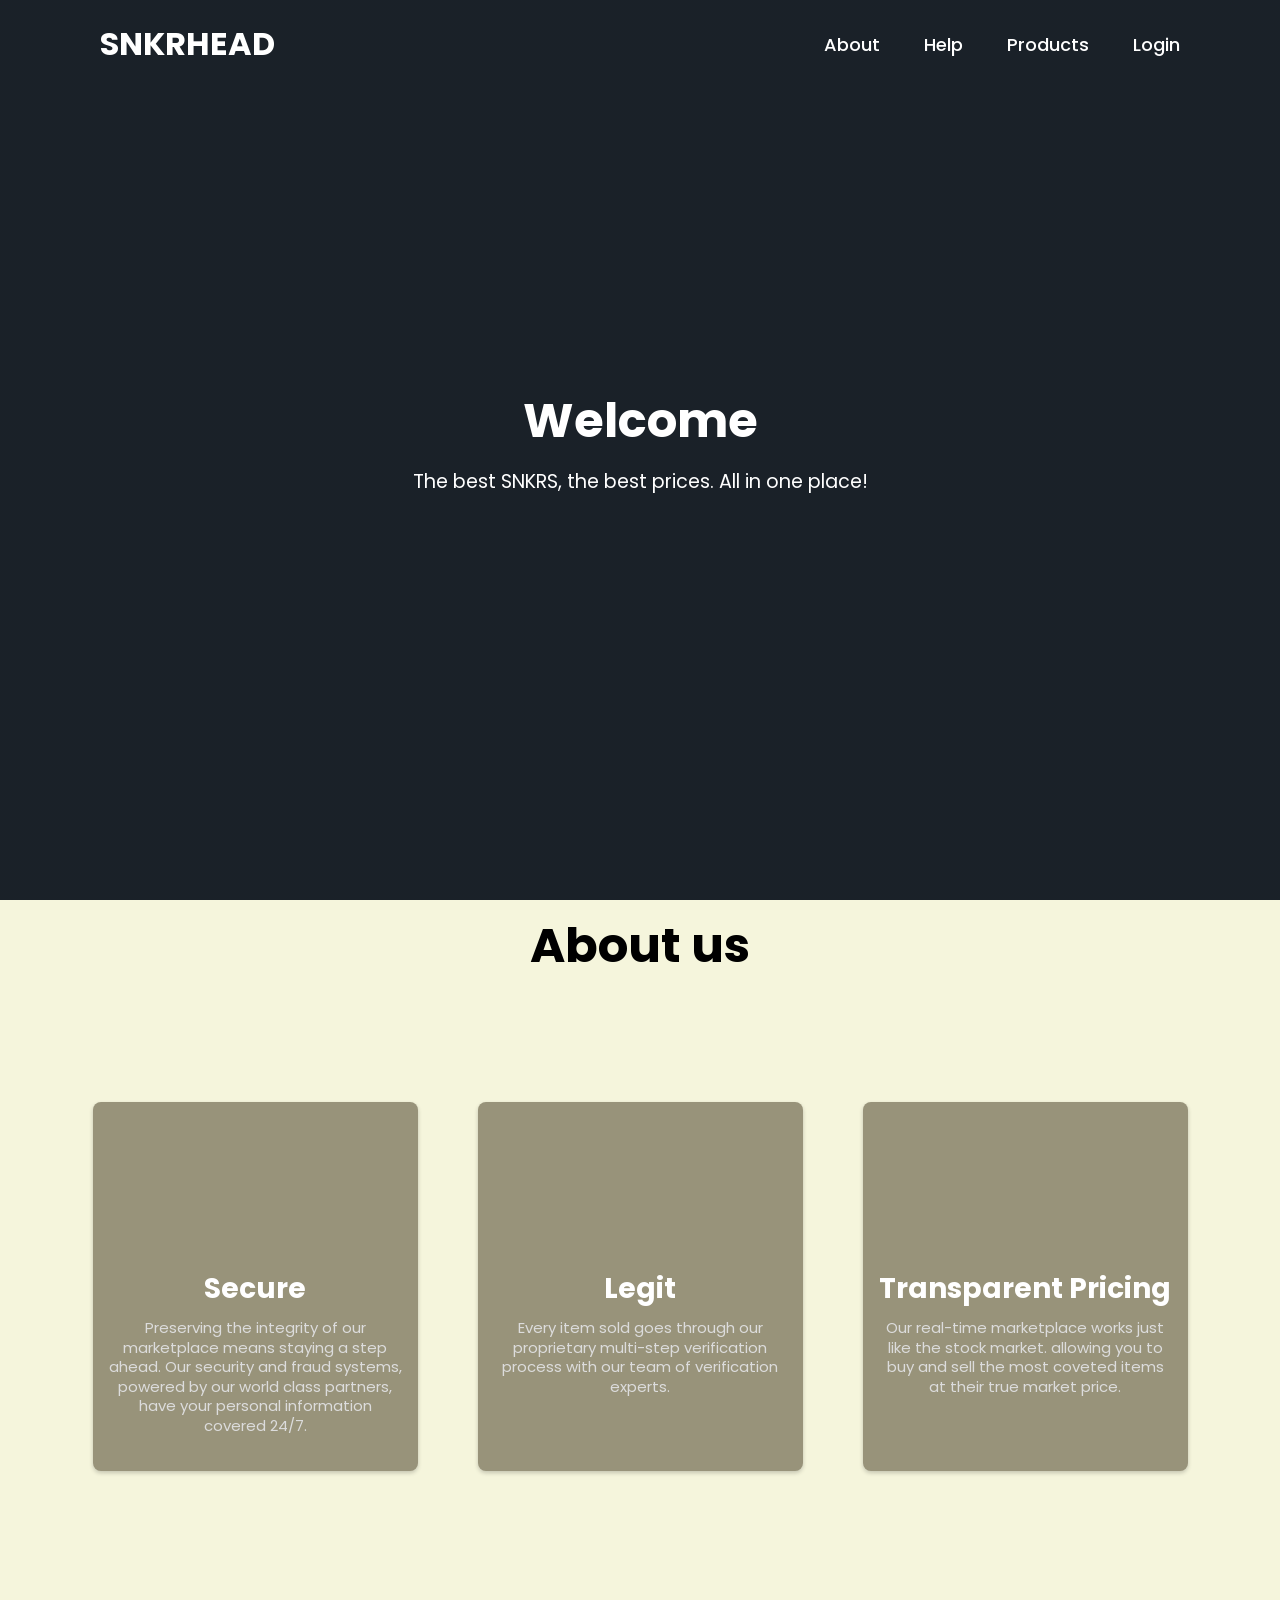
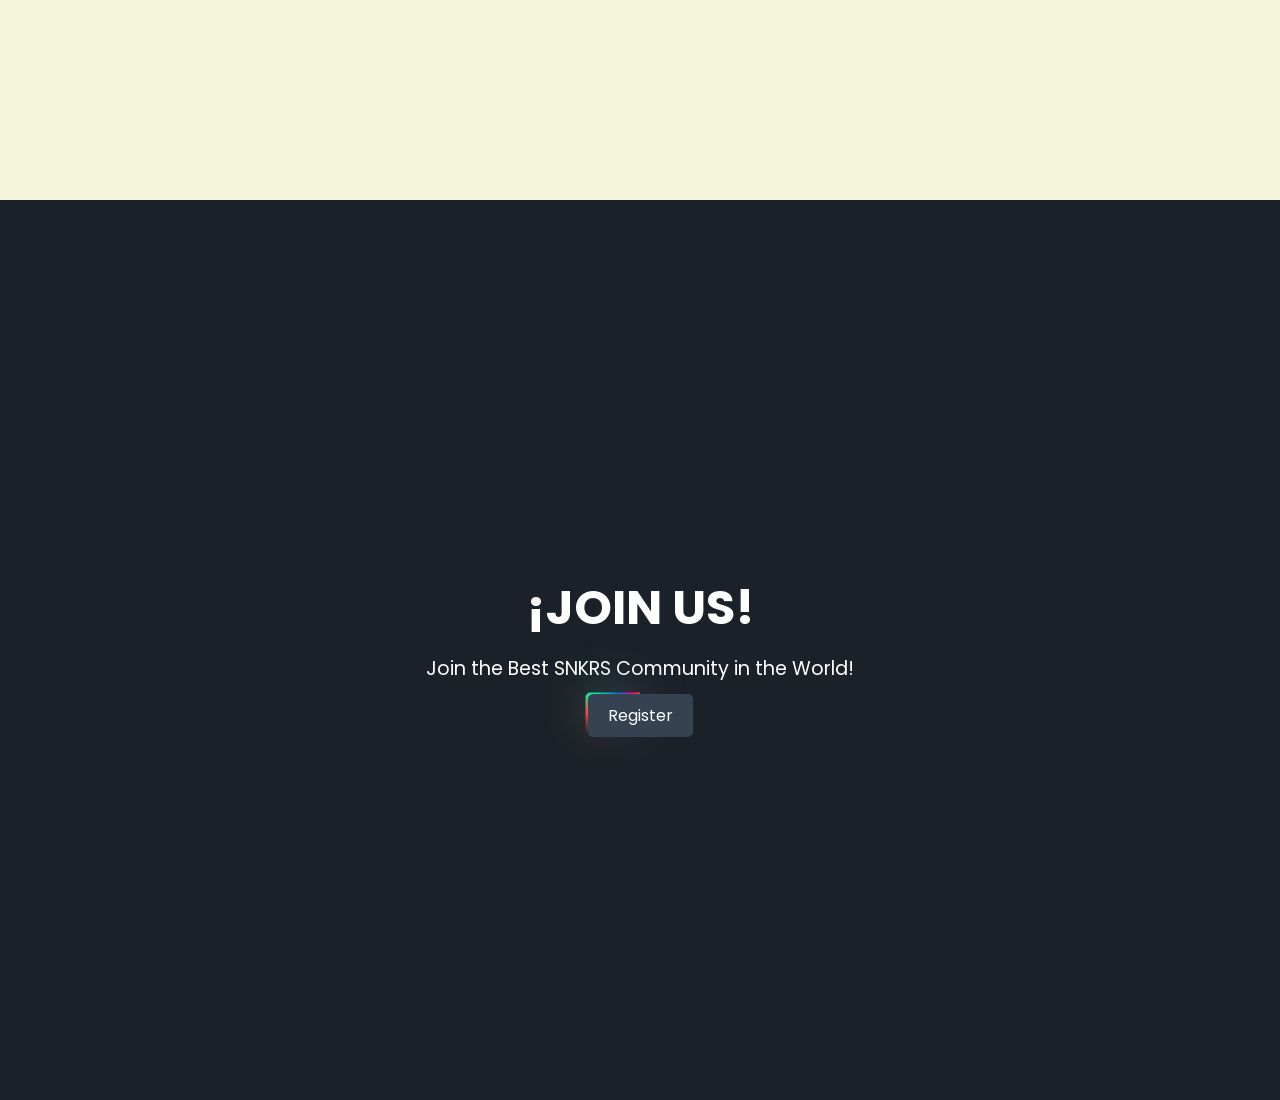
==== index.html @ 521afe3a "Se agrego CSS para el index" ====
<!DOCTYPE html>
<html lang="en">
<head>
    <meta charset="UTF-8">
    <meta name="viewport" content="width=device-width, initial-scale=1.0">
    <title>SNKRHEAD</title>
    <link rel="stylesheet" href="style.css">
    <link rel="stylesheet" href="https://site-assets.fontawesome.com/releases/v6.4.2/css/all.css">
</head>
<body>
    <header class="header">
        <a href="./index.html" class="logo">SNKRHEAD</a>
        <nav class="navbar">
            <a href="#about-us">About</a>
            <a href="./help.php">Help</a>
            <a href="./prodcts.php">Products</a>
            <a href="./login.php">Login</a>
        </nav>
    </header>
    <section class="hero">
        <div class="hero-content">
          <h1>Welcome</h1>
          <p>The best SNKRS, the best prices. All in one place!</p>
        </div>
      </section>
      <section class="about">
        <div class="about-content">
          <h1 id="about-us">About us</h1>
          <div class="card-container">
            <div class="card">
                <i class="fa-regular fa-shield-check" style="font-size: 100px; padding: 20px; color: aliceblue;"></i>
                <div class="card-content">
                    <h3>Secure</h3>
                    <p>Preserving the integrity of our marketplace means staying a step ahead. Our security and fraud systems, powered by our world class partners, have your personal information covered 24/7.</p>
                </div>
            </div>
            <div class="card">
                <i class="fa-regular fa-badge-check" style="font-size: 100px; padding: 20px; color: aliceblue;"></i>
                <div class="card-content">
                    <h3>Legit</h3>
                    <p>Every item sold goes through our proprietary multi-step verification process with our team of verification experts.</p>
                </div>
            </div>
            <div class="card">
                <i class="fa-regular fa-money-bill" style="font-size: 100px; padding: 20px; color: aliceblue;"></i>
                <div class="card-content">
                    <h3>Transparent Pricing</h3>
                    <p>Our real-time marketplace works just like the stock market. allowing you to buy and sell the most coveted items at their true market price.</p>
                </div>
            </div>
          </div>
    </div>
</section>
    <section class="register">
        <div class="register-content">
          <h1>¡JOIN US!</h1>
          <p>Join the Best SNKRS Community in the World!</p>
          <a href="./register.html">Register</a>
        </div>
      </section>
</body>
</html>
---- style.css ----
@import url("https://fonts.googleapis.com/css2?family=Poppins:wght@300;400;500;600;700;800;900&display=swap");

* {
    margin: 0;
    padding: 0;
    box-sizing: border-box;
    font-family: "Poppins", sans-serif;
}

body {
    min-height: 100vh;
    background-color: #344251;
    background-size: cover;
    background-position: center;
}

/* Navbar styles*/

.header {
    position: fixed;
    top: 0;
    left: 0;
    width: 100%;
    padding: 20px 100px;
    background-color: transparent;
    display: flex;
    justify-content: space-between;
    align-items: center;
    z-index: 100;
}

.logo {
    font-size: 32px;
    color: #fff;
    text-decoration: none;
    font-weight: 700;
}

.navbar a {
    position: relative;
    font-size: 18px;
    color: #fff;
    font-weight: 500;
    text-decoration: none;   
    margin-left: 40px;
}

.navbar a::before {
    content: '';
    position: absolute;
    top: 100%;
    left: 0;
    width: 0;
    height: 2px;
    background: #fff;
    transition: .3s;
}

.navbar a:hover::before {
    width: 100%;
}

/* Hero styles */

.hero {
    height: 100vh;
    background-image:
    linear-gradient(rgba(0, 0, 0, 0.5), rgba(0, 0, 0, 0.5)),
    url('https://wallpapers.com/images/high/mutual-fund-in-sneakers-n0qxfiu76hmlwl27.webp');
    background-size: cover;
    background-position: center;
    display: flex;
    align-items: center;
    justify-content: center;
    color: #ffffff;
    text-align: center;
    padding: 0 20px;
}

.hero-content {
    max-width: 600px;
}

.hero h1 {
    font-size: 3em;
    margin-bottom: 10px;
}

.hero p {
    font-size: 1.2em;
    margin-bottom: 20px;
}

.hero a {
    padding: 10px 20px;
    font-size: 1em;
    color: #ffffff;
    background-color: #007BFF;
    text-decoration: none;
    border-radius: 5px;
    transition: background-color 0.3s ease;
}

.hero a:hover {
    background-color: #0056b3;
}

/* About styles */

.about {
    height: 100vh;
    background-color: beige;
    background-size: cover;
    background-position: center;
    display: flex;
    align-items: start;
    justify-content: left;
    color: black;
    text-align: center;
    padding: 10px 20px;
}

.about-content{
    width: 100%;
}

.about h1 {
    font-size: 3em;
    margin-bottom: 10px;
}

.about p {
    font-size: 1.2em;
    margin-bottom: 20px;
}

.about a {
    padding: 10px 20px;
    font-size: 1em;
    color: black;
    text-decoration: none;
    border-radius: 5px;
}

/* Card styles */

.card-container {
    display: flex;
    flex-direction: row;
    justify-content: center;
    flex-wrap: wrap;
    gap: 20px;
    margin-top: 100px;
    padding: 0 20px;
    width: 100%;
}

.card {
    width: 325px;
    background-color: rgb(152, 147, 122);
    border-radius: 8px;
    overflow: hidden;
    box-shadow: 0px 2px 4px rgba(0, 0, 0, 0.2);
    margin: 20px;
}

.card img {
    width: 100%;
    height: auto;
}

.card-content {
    padding: 16px;
}

.card-content h3 {
    font-size: 28px;
    margin-bottom: 8px;
    color: #fff;
}

.card-content p {
    color: gainsboro;
    font-size: 15px;
    line-height: 1.3;
}

/* Register Styles */

.register {
    height: 100vh;
    background-image:
    linear-gradient(rgba(0, 0, 0, 0.5), rgba(0, 0, 0, 0.5)),
    url('https://media.revistagq.com/photos/63a5a0c0cf946a6d514db8da/16:9/w_2240,c_limit/air-jordan-1-spider-man-across-the-spider-verse.jpeg');
    background-size: cover;
    background-position: center;
    display: flex;
    align-items: center;
    justify-content: center;
    color: #ffffff;
    text-align: center;
    padding: 0 20px;
}

.register-content {
    max-width: 600px;
}

.register h1 {
    font-size: 3em;
    margin-bottom: 10px;
}

.register p {
    font-size: 1.2em;
    margin-bottom: 20px;
}

.register a {
    padding: 10px 20px;
    font-size: 1em;
    color: #ffffff;
    background-color: #344251;
    text-decoration: none;
    border-radius: 5px;
    transition: background-color 0.3s ease;
    position: relative;
    z-index: 1;
}

@property --angle {
    syntax: "<angle>";
    initial-value: 0deg;
    inherits: false;
}

.register a::after, .register a::before {
    content: '';
    position: absolute;
    height: 100%;
    width: 100%;
    background-image: conic-gradient(from var(--angle),transparent 70%, #ff4545, #00f999, #006aff, #ff0095, #ff4545);
    top: 50%;
    left: 50%;
    translate: -50% -50%;
    z-index: -1;
    padding: 2px;
    border-radius: 5px;
    animation: 3s spin linear infinite;
}

.register a::before {
    filter: blur(1.5rem);
    opacity: 0.5;
}

@keyframes spin {
    from{
        --angle: 0deg;
    }
    to{
        --angle: 360deg;
    }
}

/* Help Styles */
.help {
    height: 120vh;
    background-image:
    linear-gradient(rgba(0, 0, 0, 0.5), rgba(0, 0, 0, 0.5)),
    url('https://wallpapercave.com/wp/wp3631186.jpg');
    background-size: cover;
    background-position: center;
    display: flex;
    flex-direction: column;
    align-items: center;
    justify-content: left;
    color: whitesmoke;
    text-align: center;
    padding: 10px 20px;
}

.help-content{
    width: 100%;
}

.help h1 {
    font-size: 3em;
    margin-bottom: 10px;
}

.help p {
    font-size: 1.2em;
    margin-bottom: 20px;
}

.help a {
    padding: 10px 20px;
    font-size: 1em;
    color: black;
    text-decoration: none;
    border-radius: 5px;
}

/* Help form */

.form {
    width: 100%;
    max-width: 500px;
    background-color: transparent;
    padding: 30px;
    border-radius: 20px;
    backdrop-filter: blur(5px) brightness(80%);
    box-shadow: 0px 4px 8px rgba(0, 0, 0, 0.2);
}

.form h1 {
    font-size: 2em;
    color: #ffffff;
    margin-bottom: 20px;
    text-align: center;
}

.form label {
    font-weight: 500;
    color: #ffffff;
    margin-bottom: 5px;
    display: block;
    text-align: left;
}

.form input[type="text"],
.form textarea {
    width: 100%;
    padding: 10px;
    margin-bottom: 15px;
    border: 1px solid #ffffff;
    border-radius: 4px;
    background-color: #ffffff;
    color: #344251;
    font-size: 1em;
}

.form textarea {
    resize: vertical;
    min-height: 100px;
}

.form button {
    width: 100%;
    padding: 10px;
    font-size: 1em;
    font-weight: 600;
    color: #ffffff;
    background-color: #339999;
    border: none;
    border-radius: 4px;
    cursor: pointer;
    transition: background-color 0.3s ease;
}

.form button:hover {
    background-color: #2a3845;
}
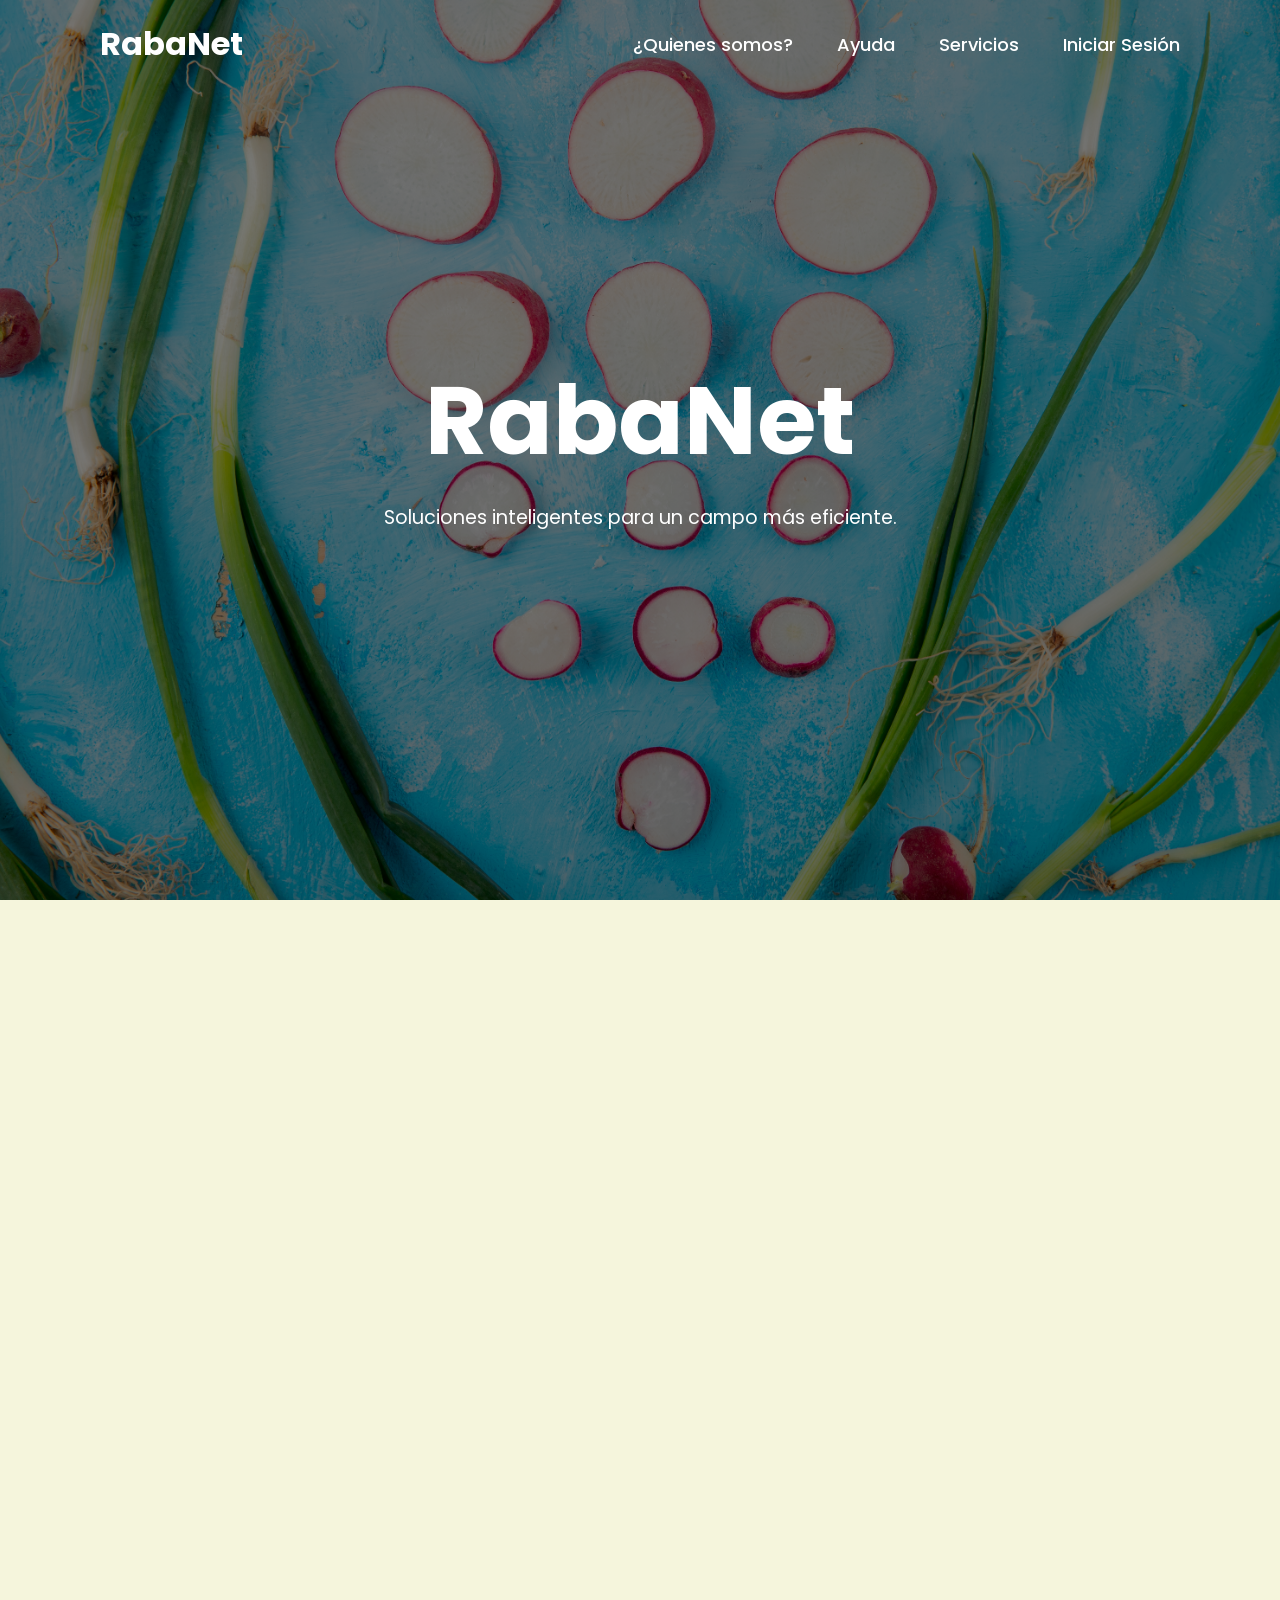
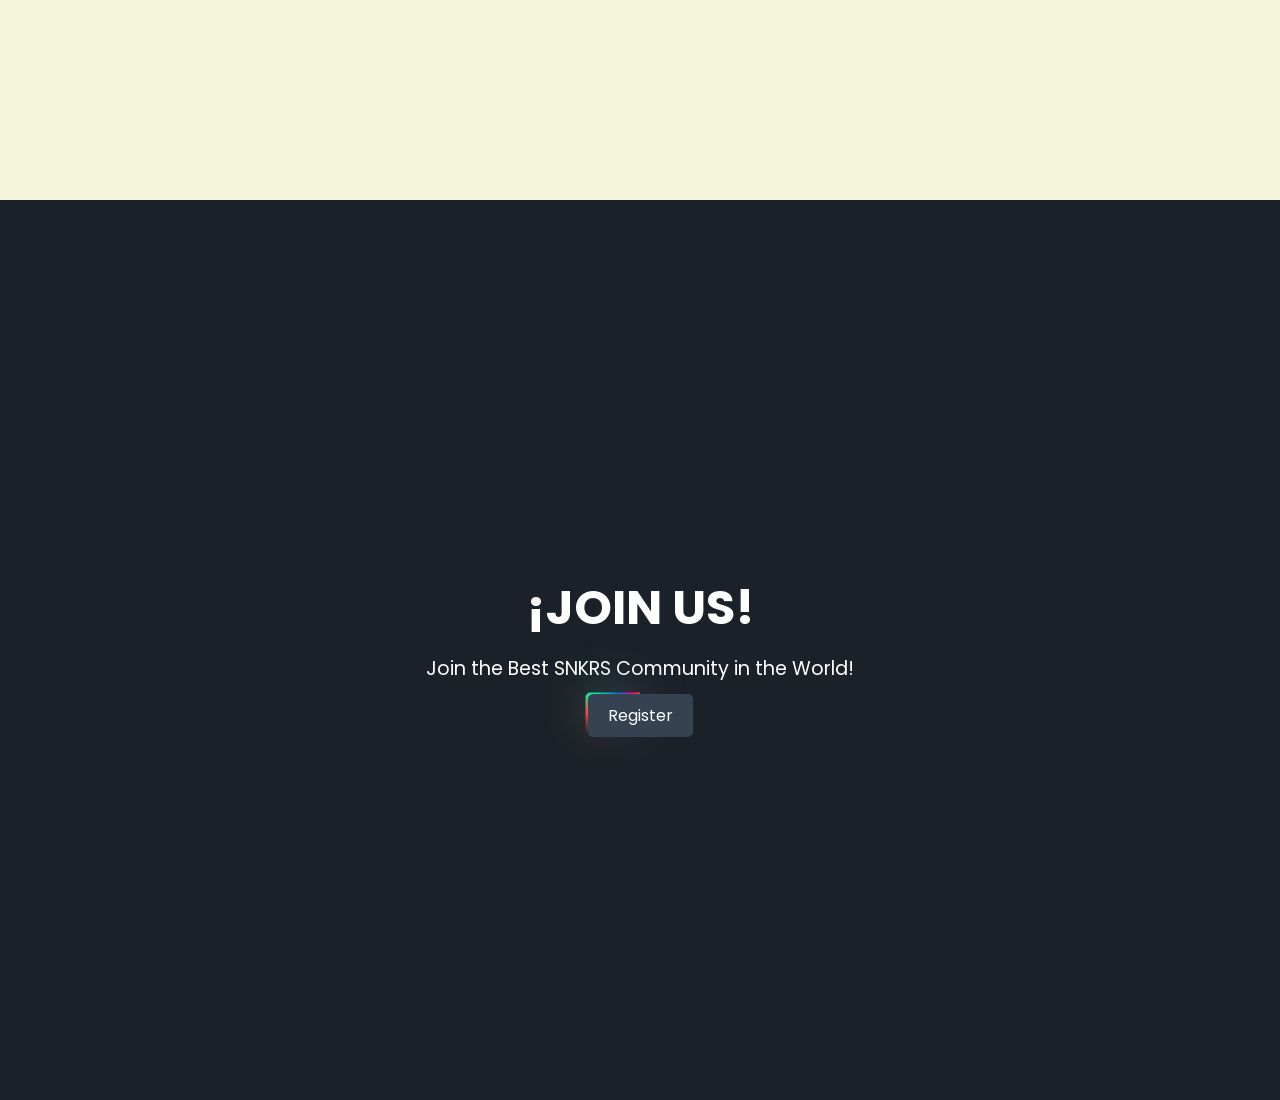
==== commit 8519b999: "Se arreglaron los problemas en el index y el css" ====
--- a/index.html
+++ b/index.html
@@ -9,54 +9,45 @@
 </head>
 <body>
     <header class="header">
-        <a href="./index.html" class="logo">SNKRHEAD</a>
-        <nav class="navbar">
-            <a href="#about-us">About</a>
-            <a href="./help.php">Help</a>
-            <a href="./prodcts.php">Products</a>
-            <a href="./login.php">Login</a>
-        </nav>
-    </header>
+  <a href="./index.html" class="logo">RabaNet</a>
+  <div class="menu-toggle" id="menu-toggle">
+    <i class="fa-solid fa-bars"></i>
+  </div>
+
+  <nav class="navbar" id="navbar">
+    <a href="#about-us">¿Quienes somos?</a>
+    <a href="./help.php">Ayuda</a>
+    <a href="./prodcts.php">Servicios</a>
+    <a href="./login.php">Iniciar Sesión</a>
+  </nav>
+</header>
     <section class="hero">
         <div class="hero-content">
-          <h1>Welcome</h1>
-          <p>The best SNKRS, the best prices. All in one place!</p>
+          <h1>RabaNet</h1>
+          <p>Soluciones inteligentes para un campo más eficiente.</p>
         </div>
       </section>
       <section class="about">
         <div class="about-content">
-          <h1 id="about-us">About us</h1>
-          <div class="card-container">
-            <div class="card">
-                <i class="fa-regular fa-shield-check" style="font-size: 100px; padding: 20px; color: aliceblue;"></i>
-                <div class="card-content">
-                    <h3>Secure</h3>
-                    <p>Preserving the integrity of our marketplace means staying a step ahead. Our security and fraud systems, powered by our world class partners, have your personal information covered 24/7.</p>
-                </div>
+        </div>
+    </section>
+        <section class="register">
+            <div class="register-content">
+            <h1>¡JOIN US!</h1>
+            <p>Join the Best SNKRS Community in the World!</p>
+            <a href="./register.html">Register</a>
             </div>
-            <div class="card">
-                <i class="fa-regular fa-badge-check" style="font-size: 100px; padding: 20px; color: aliceblue;"></i>
-                <div class="card-content">
-                    <h3>Legit</h3>
-                    <p>Every item sold goes through our proprietary multi-step verification process with our team of verification experts.</p>
-                </div>
-            </div>
-            <div class="card">
-                <i class="fa-regular fa-money-bill" style="font-size: 100px; padding: 20px; color: aliceblue;"></i>
-                <div class="card-content">
-                    <h3>Transparent Pricing</h3>
-                    <p>Our real-time marketplace works just like the stock market. allowing you to buy and sell the most coveted items at their true market price.</p>
-                </div>
-            </div>
-          </div>
-    </div>
-</section>
-    <section class="register">
-        <div class="register-content">
-          <h1>¡JOIN US!</h1>
-          <p>Join the Best SNKRS Community in the World!</p>
-          <a href="./register.html">Register</a>
-        </div>
-      </section>
+        </section>
+      <script>
+  const menuToggle = document.getElementById('menu-toggle');
+  const navbar = document.getElementById('navbar');
+
+  menuToggle.addEventListener('click', () => {
+    navbar.classList.toggle('active');
+    // Cambiar el ícono cuando se abre/cierra
+    menuToggle.querySelector('i').classList.toggle('fa-bars');
+    menuToggle.querySelector('i').classList.toggle('fa-xmark');
+  });
+</script>
 </body>
 </html>
--- a/style.css
+++ b/style.css
@@ -5,6 +5,10 @@
     padding: 0;
     box-sizing: border-box;
     font-family: "Poppins", sans-serif;
+}
+
+html {
+  scroll-behavior: smooth;
 }
 
 body {
@@ -66,7 +70,7 @@
     height: 100vh;
     background-image:
     linear-gradient(rgba(0, 0, 0, 0.5), rgba(0, 0, 0, 0.5)),
-    url('https://wallpapers.com/images/high/mutual-fund-in-sneakers-n0qxfiu76hmlwl27.webp');
+    url('Images/LandingPage/Backgrounds/Hero2.jpg');
     background-size: cover;
     background-position: center;
     display: flex;
@@ -82,7 +86,7 @@
 }
 
 .hero h1 {
-    font-size: 3em;
+    font-size: 6em;
     margin-bottom: 10px;
 }
 
@@ -361,4 +365,55 @@
 
 .form button:hover {
     background-color: #2a3845;
+}
+/* ====== MENÚ HAMBURGUESA ====== */
+
+/* Oculta el ícono en pantallas grandes */
+.menu-toggle {
+  display: none;
+  font-size: 28px;
+  color: #fff;
+  cursor: pointer;
+}
+
+/* 📱 En móviles */
+@media (max-width: 768px) {
+  .header {
+    flex-direction: row;
+    justify-content: space-between;
+    padding: 15px 20px;
+  }
+
+  /* Mostrar botón hamburguesa */
+  .menu-toggle {
+    display: block;
+    z-index: 200;
+  }
+
+  /* Navbar inicialmente oculta */
+  .navbar {
+    position: fixed;
+    top: 70px;
+    right: -100%;
+    background-color: rgba(0, 0, 0, 0.9);
+    width: 70%;
+    height: 100vh;
+    flex-direction: column;
+    align-items: center;
+    justify-content: start;
+    gap: 30px;
+    padding-top: 50px;
+    transition: right 0.3s ease;
+  }
+
+  /* Cuando esté activa */
+  .navbar.active {
+    right: 0;
+  }
+
+  .navbar a {
+    font-size: 20px;
+    color: #fff;
+    margin: 0;
+  }
 }
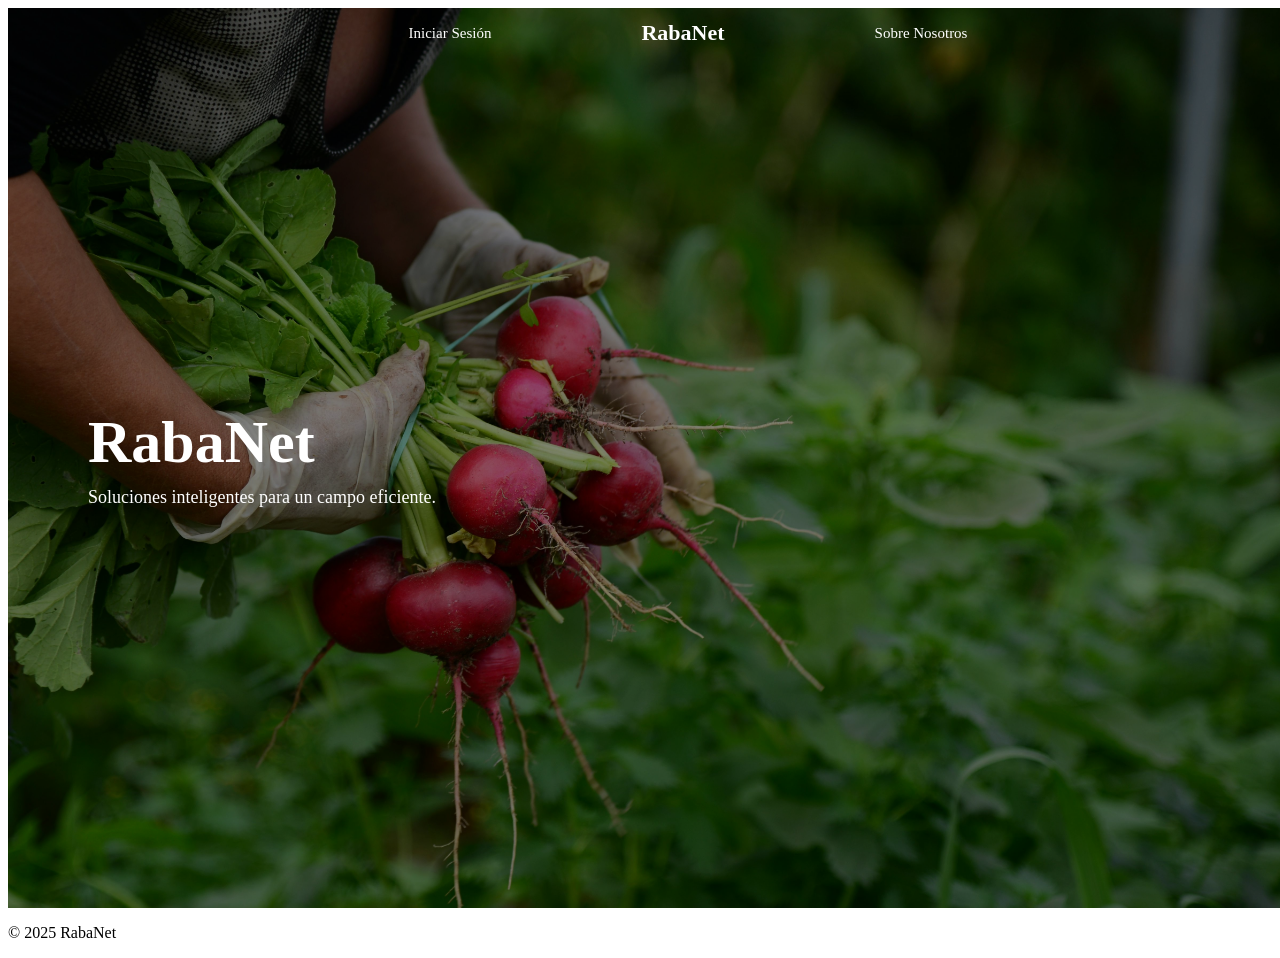
==== commit 54f96e7c: "Changed the whole project lol" ====
--- a/index.html
+++ b/index.html
@@ -1,53 +1,34 @@
 <!DOCTYPE html>
 <html lang="en">
+
 <head>
     <meta charset="UTF-8">
     <meta name="viewport" content="width=device-width, initial-scale=1.0">
-    <title>SNKRHEAD</title>
+    <title>RabaNet: Home</title>
     <link rel="stylesheet" href="style.css">
-    <link rel="stylesheet" href="https://site-assets.fontawesome.com/releases/v6.4.2/css/all.css">
 </head>
+
 <body>
-    <header class="header">
-  <a href="./index.html" class="logo">RabaNet</a>
-  <div class="menu-toggle" id="menu-toggle">
-    <i class="fa-solid fa-bars"></i>
-  </div>
-
-  <nav class="navbar" id="navbar">
-    <a href="#about-us">¿Quienes somos?</a>
-    <a href="./help.php">Ayuda</a>
-    <a href="./prodcts.php">Servicios</a>
-    <a href="./login.php">Iniciar Sesión</a>
-  </nav>
-</header>
-    <section class="hero">
-        <div class="hero-content">
-          <h1>RabaNet</h1>
-          <p>Soluciones inteligentes para un campo más eficiente.</p>
-        </div>
-      </section>
-      <section class="about">
-        <div class="about-content">
-        </div>
-    </section>
-        <section class="register">
-            <div class="register-content">
-            <h1>¡JOIN US!</h1>
-            <p>Join the Best SNKRS Community in the World!</p>
-            <a href="./register.html">Register</a>
+    <header>
+        <nav class="navbar">
+            <ul class="nav-links">
+                <li><a href="login.html">Iniciar Sesión</a></li>
+                <li class="logo">RabaNet</li>
+                <li><a href="#about">Sobre Nosotros</a></li>
+            </ul>
+        </nav>
+    </header>
+    <main>
+        <section class="hero">
+            <div class="hero-content">
+                <h1>RabaNet</h1>
+                <p>Soluciones inteligentes para un campo eficiente.</p>
             </div>
         </section>
-      <script>
-  const menuToggle = document.getElementById('menu-toggle');
-  const navbar = document.getElementById('navbar');
+    </main>
+    <footer>
+        <p>&copy; 2025 RabaNet</p>
+    </footer>
+</body>
 
-  menuToggle.addEventListener('click', () => {
-    navbar.classList.toggle('active');
-    // Cambiar el ícono cuando se abre/cierra
-    menuToggle.querySelector('i').classList.toggle('fa-bars');
-    menuToggle.querySelector('i').classList.toggle('fa-xmark');
-  });
-</script>
-</body>
 </html>
--- a/style.css
+++ b/style.css
@@ -1,419 +1,95 @@
-@import url("https://fonts.googleapis.com/css2?family=Poppins:wght@300;400;500;600;700;800;900&display=swap");
+/* --- NAVBAR --- */
+.navbar {
+    position: absolute;
+    /* Encima del héroe */
+    top: 0;
+    width: 100%;
+    padding: 20px 40px;
+    z-index: 10;
+}
 
-* {
+.nav-links {
+    list-style: none;
+    display: flex;
+    justify-content: center;
+    /* Centra el logo */
+    align-items: center;
+    gap: 150px;
+    /* Separación entre elementos */
     margin: 0;
     padding: 0;
-    box-sizing: border-box;
-    font-family: "Poppins", sans-serif;
 }
 
-html {
-  scroll-behavior: smooth;
+.nav-links li a {
+    color: white;
+    text-decoration: none;
+    font-size: 15px;
+    font-weight: 300;
+    transition: opacity .3s;
 }
 
-body {
-    min-height: 100vh;
-    background-color: #344251;
+.nav-links li a:hover {
+    opacity: 0.7;
+}
+
+/* --- LOGO (centrado grande) --- */
+.nav-links .logo {
+    color: white;
+    font-size: 22px;
+    font-weight: 700;
+    pointer-events: none;
+    /* No clickeable */
+}
+
+/* --- HERO --- */
+
+.hero {
+    position: relative;
+    width: 100%;
+    height: 100vh;
+    /* Pantalla completa */
+
+    background-image: url("Images/LandingPage/Hero.jpg");
     background-size: cover;
     background-position: center;
+    background-repeat: no-repeat;
+
+    display: flex;
+    align-items: center;
+    /* Centra verticalmente */
+    padding-left: 80px;
+    /* Mueve texto a la izquierda como en la imagen */
 }
 
-/* Navbar styles*/
-
-.header {
-    position: fixed;
+/* Capa oscura encima de la imagen */
+.hero::before {
+    content: "";
+    position: absolute;
     top: 0;
     left: 0;
     width: 100%;
-    padding: 20px 100px;
-    background-color: transparent;
-    display: flex;
-    justify-content: space-between;
-    align-items: center;
-    z-index: 100;
-}
-
-.logo {
-    font-size: 32px;
-    color: #fff;
-    text-decoration: none;
-    font-weight: 700;
-}
-
-.navbar a {
-    position: relative;
-    font-size: 18px;
-    color: #fff;
-    font-weight: 500;
-    text-decoration: none;   
-    margin-left: 40px;
-}
-
-.navbar a::before {
-    content: '';
-    position: absolute;
-    top: 100%;
-    left: 0;
-    width: 0;
-    height: 2px;
-    background: #fff;
-    transition: .3s;
-}
-
-.navbar a:hover::before {
-    width: 100%;
-}
-
-/* Hero styles */
-
-.hero {
-    height: 100vh;
-    background-image:
-    linear-gradient(rgba(0, 0, 0, 0.5), rgba(0, 0, 0, 0.5)),
-    url('Images/LandingPage/Backgrounds/Hero2.jpg');
-    background-size: cover;
-    background-position: center;
-    display: flex;
-    align-items: center;
-    justify-content: center;
-    color: #ffffff;
-    text-align: center;
-    padding: 0 20px;
+    height: 100%;
+    background: rgba(0, 0, 0, 0.45);
+    /* OSCURECIDO correcto */
+    z-index: 1;
 }
 
 .hero-content {
-    max-width: 600px;
+    position: relative;
+    z-index: 2;
+    /* Para que el texto esté encima del overlay */
+    color: white;
+    max-width: 500px;
 }
 
-.hero h1 {
-    font-size: 6em;
-    margin-bottom: 10px;
+.hero-content h1 {
+    font-size: 60px;
+    font-weight: 700;
+    margin: 0 0 10px;
 }
 
-.hero p {
-    font-size: 1.2em;
-    margin-bottom: 20px;
-}
-
-.hero a {
-    padding: 10px 20px;
-    font-size: 1em;
-    color: #ffffff;
-    background-color: #007BFF;
-    text-decoration: none;
-    border-radius: 5px;
-    transition: background-color 0.3s ease;
-}
-
-.hero a:hover {
-    background-color: #0056b3;
-}
-
-/* About styles */
-
-.about {
-    height: 100vh;
-    background-color: beige;
-    background-size: cover;
-    background-position: center;
-    display: flex;
-    align-items: start;
-    justify-content: left;
-    color: black;
-    text-align: center;
-    padding: 10px 20px;
-}
-
-.about-content{
-    width: 100%;
-}
-
-.about h1 {
-    font-size: 3em;
-    margin-bottom: 10px;
-}
-
-.about p {
-    font-size: 1.2em;
-    margin-bottom: 20px;
-}
-
-.about a {
-    padding: 10px 20px;
-    font-size: 1em;
-    color: black;
-    text-decoration: none;
-    border-radius: 5px;
-}
-
-/* Card styles */
-
-.card-container {
-    display: flex;
-    flex-direction: row;
-    justify-content: center;
-    flex-wrap: wrap;
-    gap: 20px;
-    margin-top: 100px;
-    padding: 0 20px;
-    width: 100%;
-}
-
-.card {
-    width: 325px;
-    background-color: rgb(152, 147, 122);
-    border-radius: 8px;
-    overflow: hidden;
-    box-shadow: 0px 2px 4px rgba(0, 0, 0, 0.2);
-    margin: 20px;
-}
-
-.card img {
-    width: 100%;
-    height: auto;
-}
-
-.card-content {
-    padding: 16px;
-}
-
-.card-content h3 {
-    font-size: 28px;
-    margin-bottom: 8px;
-    color: #fff;
-}
-
-.card-content p {
-    color: gainsboro;
-    font-size: 15px;
-    line-height: 1.3;
-}
-
-/* Register Styles */
-
-.register {
-    height: 100vh;
-    background-image:
-    linear-gradient(rgba(0, 0, 0, 0.5), rgba(0, 0, 0, 0.5)),
-    url('https://media.revistagq.com/photos/63a5a0c0cf946a6d514db8da/16:9/w_2240,c_limit/air-jordan-1-spider-man-across-the-spider-verse.jpeg');
-    background-size: cover;
-    background-position: center;
-    display: flex;
-    align-items: center;
-    justify-content: center;
-    color: #ffffff;
-    text-align: center;
-    padding: 0 20px;
-}
-
-.register-content {
-    max-width: 600px;
-}
-
-.register h1 {
-    font-size: 3em;
-    margin-bottom: 10px;
-}
-
-.register p {
-    font-size: 1.2em;
-    margin-bottom: 20px;
-}
-
-.register a {
-    padding: 10px 20px;
-    font-size: 1em;
-    color: #ffffff;
-    background-color: #344251;
-    text-decoration: none;
-    border-radius: 5px;
-    transition: background-color 0.3s ease;
-    position: relative;
-    z-index: 1;
-}
-
-@property --angle {
-    syntax: "<angle>";
-    initial-value: 0deg;
-    inherits: false;
-}
-
-.register a::after, .register a::before {
-    content: '';
-    position: absolute;
-    height: 100%;
-    width: 100%;
-    background-image: conic-gradient(from var(--angle),transparent 70%, #ff4545, #00f999, #006aff, #ff0095, #ff4545);
-    top: 50%;
-    left: 50%;
-    translate: -50% -50%;
-    z-index: -1;
-    padding: 2px;
-    border-radius: 5px;
-    animation: 3s spin linear infinite;
-}
-
-.register a::before {
-    filter: blur(1.5rem);
-    opacity: 0.5;
-}
-
-@keyframes spin {
-    from{
-        --angle: 0deg;
-    }
-    to{
-        --angle: 360deg;
-    }
-}
-
-/* Help Styles */
-.help {
-    height: 120vh;
-    background-image:
-    linear-gradient(rgba(0, 0, 0, 0.5), rgba(0, 0, 0, 0.5)),
-    url('https://wallpapercave.com/wp/wp3631186.jpg');
-    background-size: cover;
-    background-position: center;
-    display: flex;
-    flex-direction: column;
-    align-items: center;
-    justify-content: left;
-    color: whitesmoke;
-    text-align: center;
-    padding: 10px 20px;
-}
-
-.help-content{
-    width: 100%;
-}
-
-.help h1 {
-    font-size: 3em;
-    margin-bottom: 10px;
-}
-
-.help p {
-    font-size: 1.2em;
-    margin-bottom: 20px;
-}
-
-.help a {
-    padding: 10px 20px;
-    font-size: 1em;
-    color: black;
-    text-decoration: none;
-    border-radius: 5px;
-}
-
-/* Help form */
-
-.form {
-    width: 100%;
-    max-width: 500px;
-    background-color: transparent;
-    padding: 30px;
-    border-radius: 20px;
-    backdrop-filter: blur(5px) brightness(80%);
-    box-shadow: 0px 4px 8px rgba(0, 0, 0, 0.2);
-}
-
-.form h1 {
-    font-size: 2em;
-    color: #ffffff;
-    margin-bottom: 20px;
-    text-align: center;
-}
-
-.form label {
-    font-weight: 500;
-    color: #ffffff;
-    margin-bottom: 5px;
-    display: block;
-    text-align: left;
-}
-
-.form input[type="text"],
-.form textarea {
-    width: 100%;
-    padding: 10px;
-    margin-bottom: 15px;
-    border: 1px solid #ffffff;
-    border-radius: 4px;
-    background-color: #ffffff;
-    color: #344251;
-    font-size: 1em;
-}
-
-.form textarea {
-    resize: vertical;
-    min-height: 100px;
-}
-
-.form button {
-    width: 100%;
-    padding: 10px;
-    font-size: 1em;
-    font-weight: 600;
-    color: #ffffff;
-    background-color: #339999;
-    border: none;
-    border-radius: 4px;
-    cursor: pointer;
-    transition: background-color 0.3s ease;
-}
-
-.form button:hover {
-    background-color: #2a3845;
-}
-/* ====== MENÚ HAMBURGUESA ====== */
-
-/* Oculta el ícono en pantallas grandes */
-.menu-toggle {
-  display: none;
-  font-size: 28px;
-  color: #fff;
-  cursor: pointer;
-}
-
-/* 📱 En móviles */
-@media (max-width: 768px) {
-  .header {
-    flex-direction: row;
-    justify-content: space-between;
-    padding: 15px 20px;
-  }
-
-  /* Mostrar botón hamburguesa */
-  .menu-toggle {
-    display: block;
-    z-index: 200;
-  }
-
-  /* Navbar inicialmente oculta */
-  .navbar {
-    position: fixed;
-    top: 70px;
-    right: -100%;
-    background-color: rgba(0, 0, 0, 0.9);
-    width: 70%;
-    height: 100vh;
-    flex-direction: column;
-    align-items: center;
-    justify-content: start;
-    gap: 30px;
-    padding-top: 50px;
-    transition: right 0.3s ease;
-  }
-
-  /* Cuando esté activa */
-  .navbar.active {
-    right: 0;
-  }
-
-  .navbar a {
-    font-size: 20px;
-    color: #fff;
+.hero-content p {
+    font-size: 18px;
+    font-weight: 300;
     margin: 0;
-  }
 }
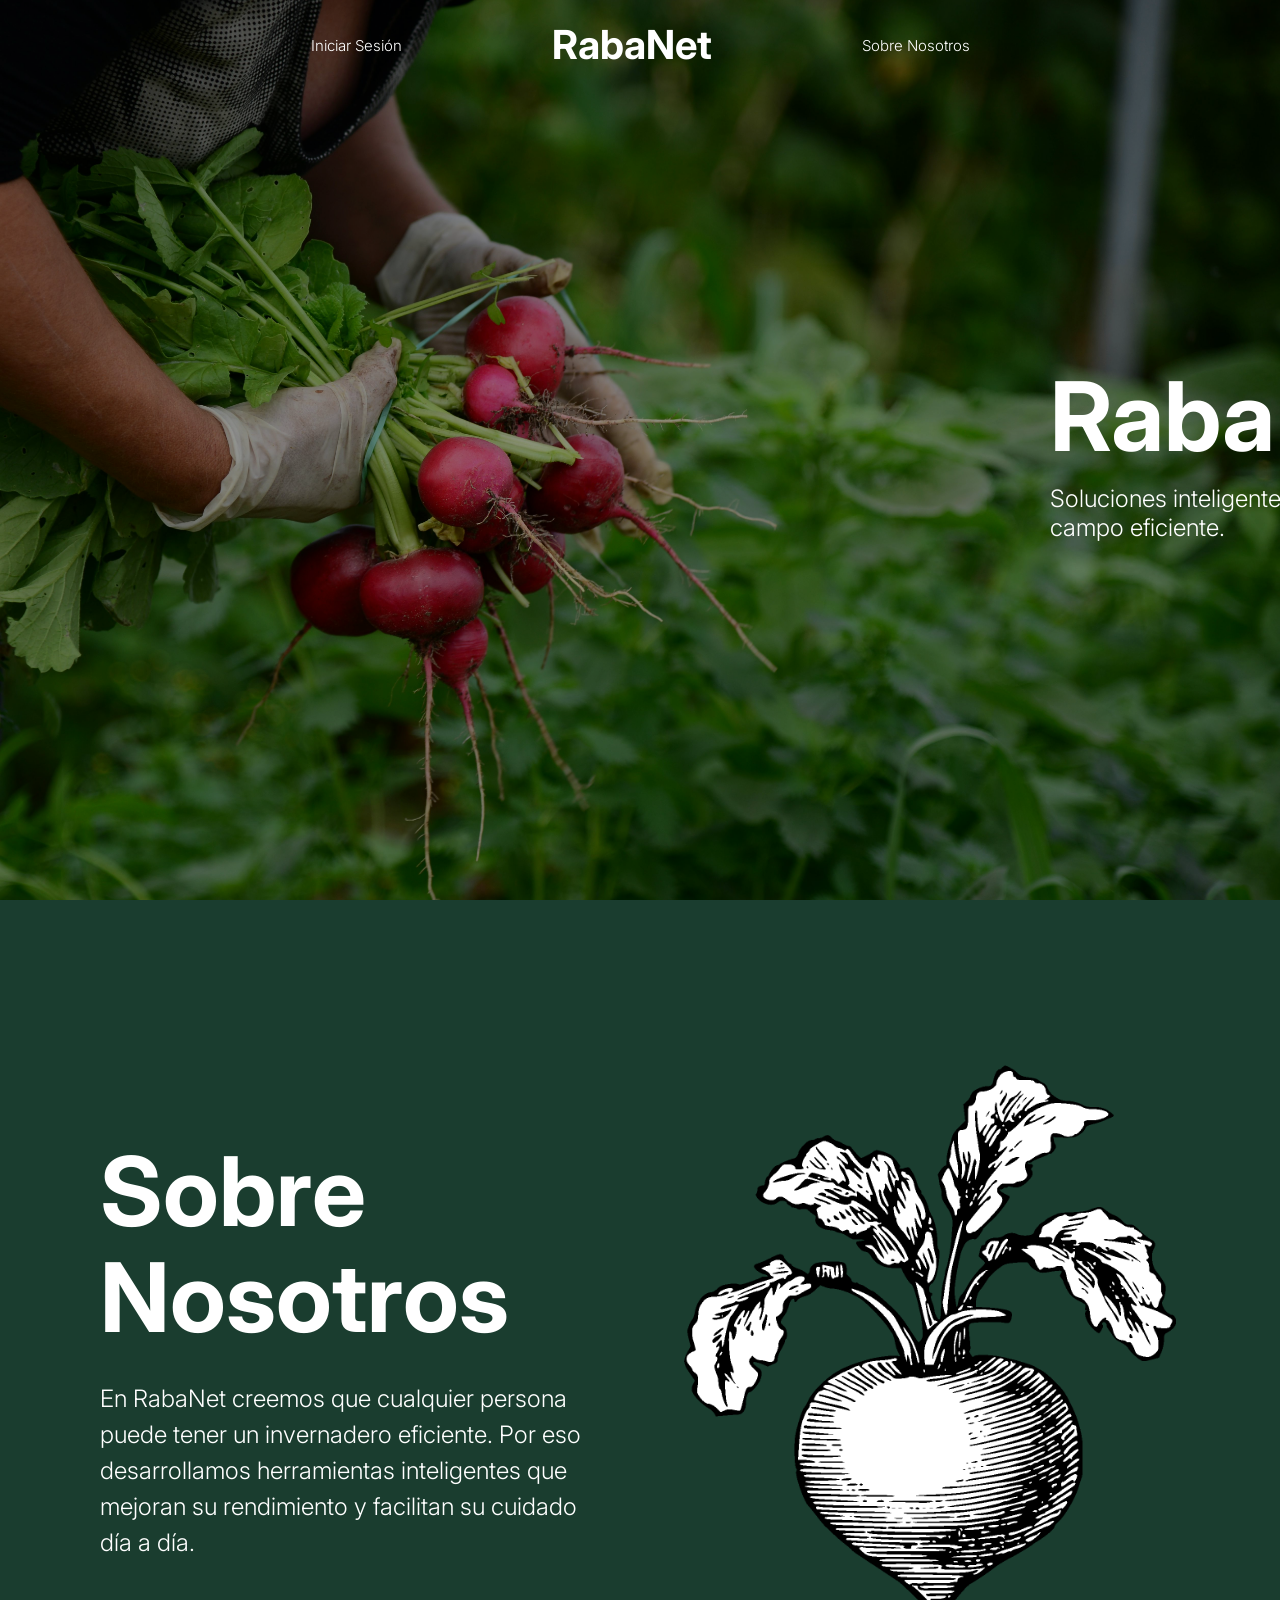
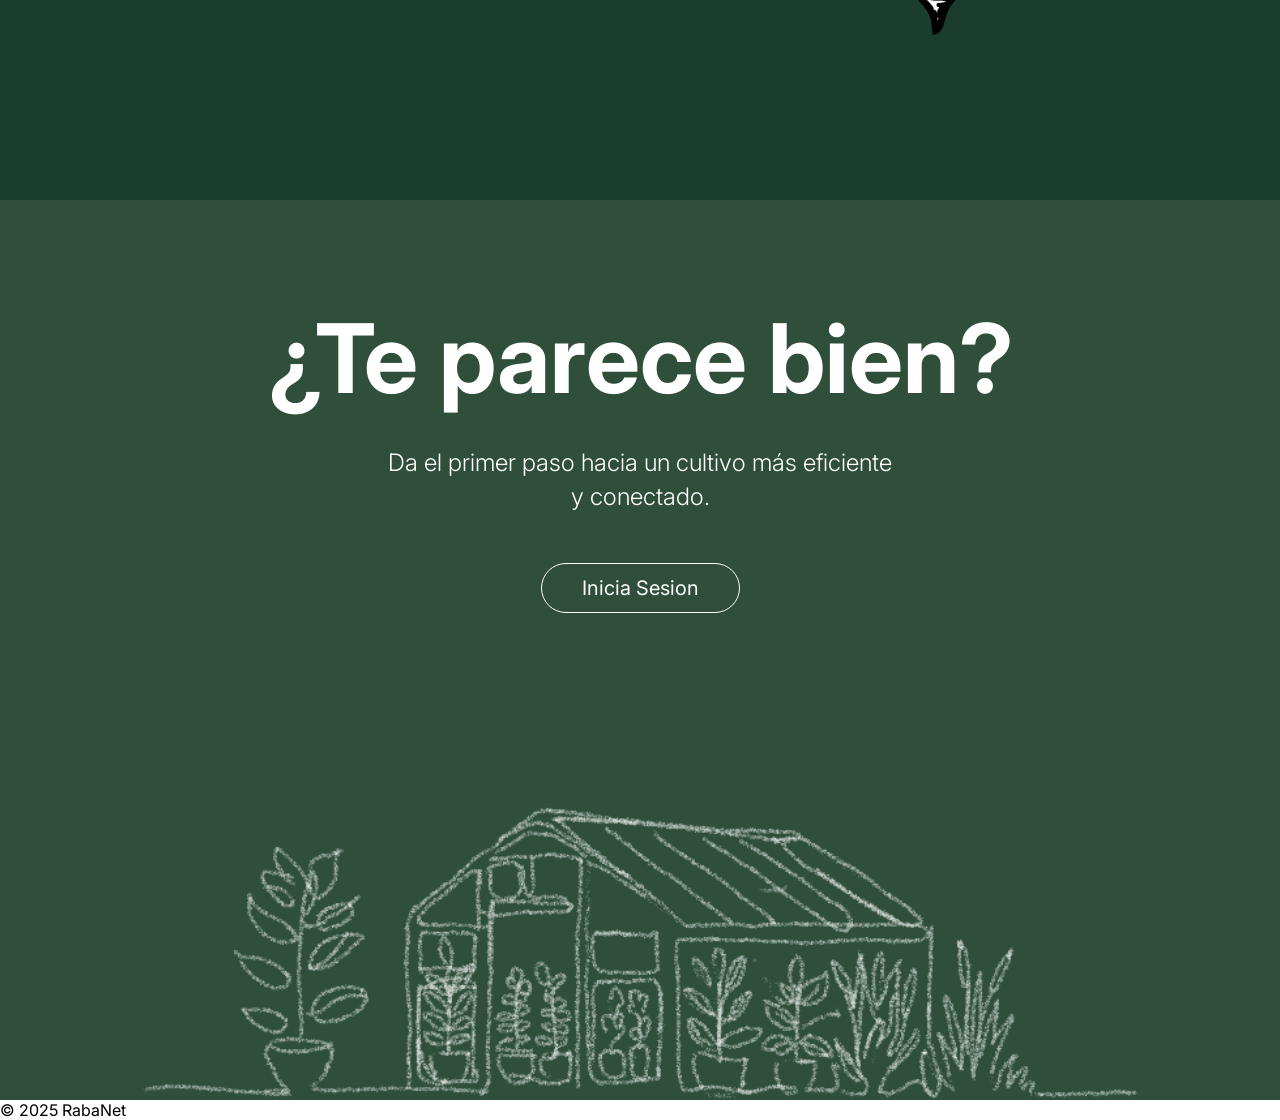
==== commit ec8f0c59: "Holy fuck, antigravity is going to take my job" ====
--- a/index.html
+++ b/index.html
@@ -5,6 +5,9 @@
     <meta charset="UTF-8">
     <meta name="viewport" content="width=device-width, initial-scale=1.0">
     <title>RabaNet: Home</title>
+    <link rel="preconnect" href="https://fonts.googleapis.com">
+    <link rel="preconnect" href="https://fonts.gstatic.com" crossorigin>
+    <link href="https://fonts.googleapis.com/css2?family=Inter:wght@300;400;700&display=swap" rel="stylesheet">
     <link rel="stylesheet" href="style.css">
 </head>
 
@@ -25,6 +28,29 @@
                 <p>Soluciones inteligentes para un campo eficiente.</p>
             </div>
         </section>
+        <section class="about" id="about">
+            <div class="about-container">
+                <div class="about-text">
+                    <h2>Sobre<br>Nosotros</h2>
+                    <p>En RabaNet creemos que cualquier persona puede tener un invernadero eficiente. Por eso
+                        desarrollamos
+                        herramientas inteligentes que mejoran su rendimiento y facilitan su cuidado día a día.</p>
+                </div>
+                <div class="about-image">
+                    <img src="Images/LandingPage/aboutus.png" alt="About">
+                </div>
+            </div>
+        </section>
+        <section class="CTA">
+            <div class="CTA-content">
+                <h2>¿Te parece bien?</h2>
+                <p>Da el primer paso hacia un cultivo más eficiente<br>y conectado.</p>
+                <a href="login.html" class="cta-button">Inicia Sesion</a>
+            </div>
+            <div class="CTA-image-container">
+                <img src="Images/LandingPage/cta.png" alt="Greenhouse Sketch">
+            </div>
+        </section>
     </main>
     <footer>
         <p>&copy; 2025 RabaNet</p>
--- a/style.css
+++ b/style.css
@@ -1,7 +1,17 @@
+* {
+    margin: 0;
+    padding: 0;
+    box-sizing: border-box;
+    font-family: 'Inter', sans-serif;
+}
+
+html {
+    scroll-behavior: smooth;
+}
+
 /* --- NAVBAR --- */
 .navbar {
-    position: absolute;
-    /* Encima del héroe */
+    position: fixed;
     top: 0;
     width: 100%;
     padding: 20px 40px;
@@ -12,10 +22,8 @@
     list-style: none;
     display: flex;
     justify-content: center;
-    /* Centra el logo */
     align-items: center;
     gap: 150px;
-    /* Separación entre elementos */
     margin: 0;
     padding: 0;
 }
@@ -32,13 +40,11 @@
     opacity: 0.7;
 }
 
-/* --- LOGO (centrado grande) --- */
 .nav-links .logo {
     color: white;
-    font-size: 22px;
-    font-weight: 700;
-    pointer-events: none;
-    /* No clickeable */
+    font-size: 40px;
+    font-weight: 700;
+    pointer-events: auto;
 }
 
 /* --- HERO --- */
@@ -47,21 +53,16 @@
     position: relative;
     width: 100%;
     height: 100vh;
-    /* Pantalla completa */
-
     background-image: url("Images/LandingPage/Hero.jpg");
     background-size: cover;
     background-position: center;
     background-repeat: no-repeat;
-
-    display: flex;
-    align-items: center;
-    /* Centra verticalmente */
-    padding-left: 80px;
-    /* Mueve texto a la izquierda como en la imagen */
-}
-
-/* Capa oscura encima de la imagen */
+    display: flex;
+    align-items: center;
+    padding-left: 1050px;
+}
+
+
 .hero::before {
     content: "";
     position: absolute;
@@ -69,27 +70,149 @@
     left: 0;
     width: 100%;
     height: 100%;
-    background: rgba(0, 0, 0, 0.45);
-    /* OSCURECIDO correcto */
+    background: rgba(0, 0, 0, 0.40);
     z-index: 1;
 }
 
 .hero-content {
     position: relative;
     z-index: 2;
-    /* Para que el texto esté encima del overlay */
     color: white;
     max-width: 500px;
 }
 
 .hero-content h1 {
-    font-size: 60px;
+    font-size: 96px;
     font-weight: 700;
     margin: 0 0 10px;
 }
 
 .hero-content p {
-    font-size: 18px;
-    font-weight: 300;
-    margin: 0;
+    font-size: 24px;
+    font-weight: 300;
+    margin: 0;
+}
+
+/* --- ABOUT --- */
+
+.about {
+    width: 100%;
+    height: 100vh;
+    background-color: #1A3D2F;
+    display: flex;
+    justify-content: center;
+    align-items: center;
+    padding: 0 100px;
+}
+
+.about-container {
+    display: flex;
+    align-items: center;
+    justify-content: space-between;
+    width: 100%;
+    max-width: 1200px;
+    gap: 80px;
+}
+
+.about-text {
+    flex: 1;
+    color: white;
+    max-width: 600px;
+}
+
+.about-text h2 {
+    font-size: 96px;
+    font-weight: 700;
+    line-height: 1.1;
+    margin-bottom: 30px;
+}
+
+.about-text p {
+    font-size: 24px;
+    font-weight: 300;
+    line-height: 1.5;
+    margin: 0;
+}
+
+.about-image {
+    flex: 1;
+    display: flex;
+    justify-content: center;
+}
+
+.about-image img {
+    max-width: 100%;
+    height: auto;
+    object-fit: contain;
+}
+
+/* --- CTA --- */
+
+.CTA {
+    width: 100%;
+    min-height: 100vh;
+    background-color: #2F4F3A;
+    display: flex;
+    flex-direction: column;
+    justify-content: space-between;
+    align-items: center;
+    padding-top: 100px;
+    position: relative;
+    overflow: hidden;
+}
+
+.CTA-content {
+    text-align: center;
+    color: white;
+    z-index: 2;
+    display: flex;
+    flex-direction: column;
+    align-items: center;
+    gap: 30px;
+}
+
+.CTA-content h2 {
+    font-size: 96px;
+    font-weight: 700;
+    margin: 0;
+}
+
+.CTA-content p {
+    font-size: 24px;
+    font-weight: 300;
+    line-height: 1.4;
+    margin: 0;
+}
+
+.cta-button {
+    display: inline-block;
+    margin-top: 20px;
+    padding: 12px 40px;
+    border: 1px solid white;
+    border-radius: 50px;
+    color: white;
+    text-decoration: none;
+    font-size: 20px;
+    font-weight: 400;
+    transition: background 0.3s, color 0.3s;
+}
+
+.cta-button:hover {
+    background: white;
+    color: #2D4438;
+}
+
+.CTA-image-container {
+    width: 100%;
+    display: flex;
+    justify-content: center;
+    align-items: flex-end;
+}
+
+.CTA-image-container img {
+    width: 100%;
+    max-width: 1000px;
+    height: auto;
+    object-fit: contain;
+    display: block;
 }
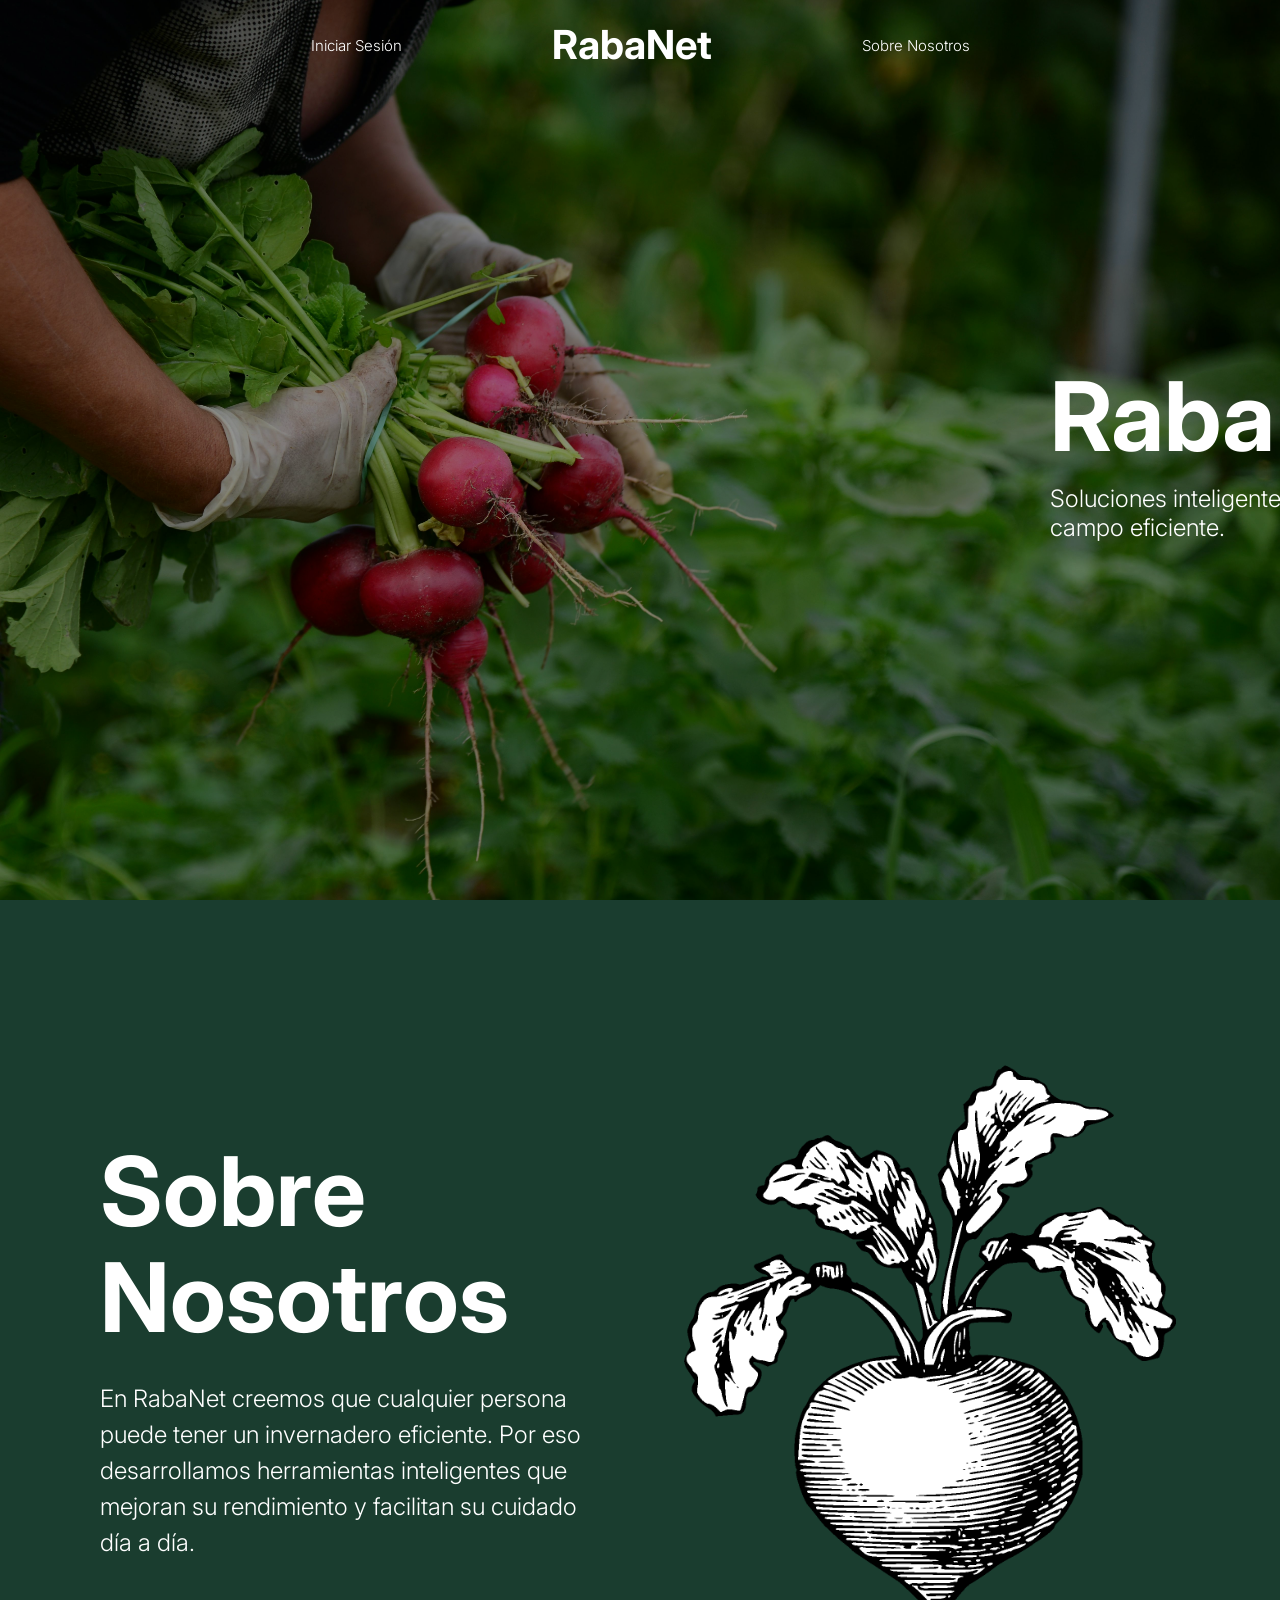
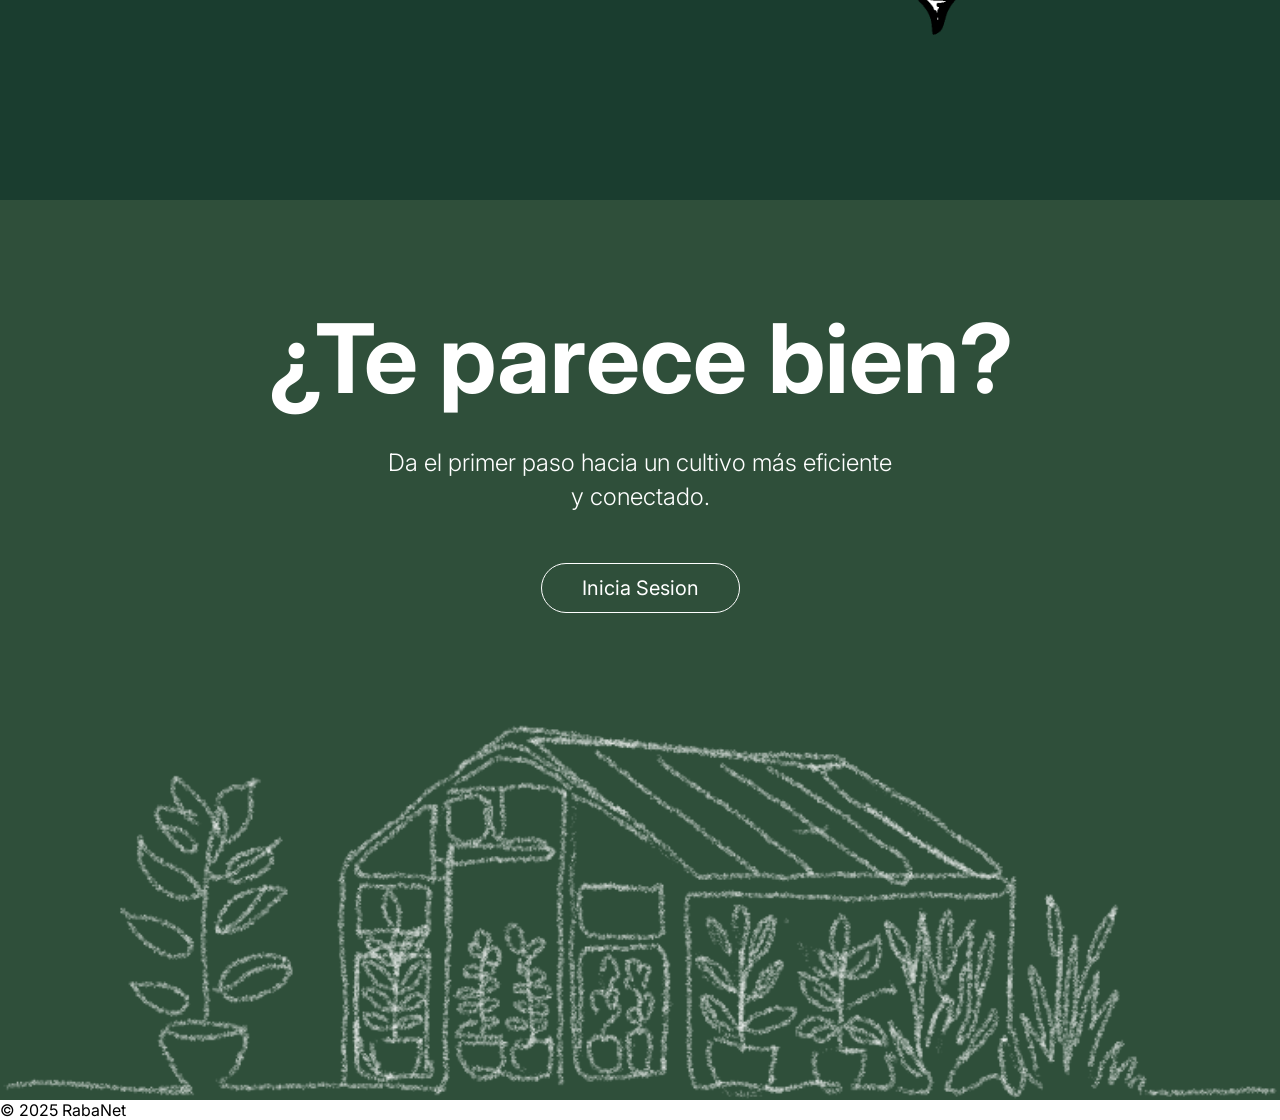
==== commit 5f3e67fd: "Fixed about image" ====
--- a/index.html
+++ b/index.html
@@ -45,7 +45,7 @@
             <div class="CTA-content">
                 <h2>¿Te parece bien?</h2>
                 <p>Da el primer paso hacia un cultivo más eficiente<br>y conectado.</p>
-                <a href="login.html" class="cta-button">Inicia Sesion</a>
+                <a href="login.php" class="cta-button">Inicia Sesion</a>
             </div>
             <div class="CTA-image-container">
                 <img src="Images/LandingPage/cta.png" alt="Greenhouse Sketch">
--- a/style.css
+++ b/style.css
@@ -211,8 +211,207 @@
 
 .CTA-image-container img {
     width: 100%;
-    max-width: 1000px;
+    max-width: 100%;
+    /* Allow full width */
     height: auto;
-    object-fit: contain;
+    object-fit: cover;
+    /* Ensure it covers the space if needed, or contain if aspect ratio is key. 'cover' is better for 'whole space' usually, but 'contain' prevents cropping. Given the sketch, let's stick to width 100% and auto height. */
     display: block;
+}
+
+/* --- RESPONSIVE --- */
+
+@media (max-width: 768px) {
+
+    /* Navbar */
+    .navbar {
+        padding: 20px;
+        background: rgba(0, 0, 0, 0.8);
+        /* Add background for readability on mobile */
+    }
+
+    .nav-links {
+        gap: 20px;
+        flex-direction: column;
+    }
+
+    .nav-links .logo {
+        order: -1;
+        /* Keep logo at top */
+        font-size: 32px;
+    }
+
+    /* Hero */
+    .hero {
+        padding-left: 20px;
+        justify-content: center;
+        text-align: center;
+    }
+
+    .hero-content h1 {
+        font-size: 48px;
+    }
+
+    .hero-content p {
+        font-size: 18px;
+    }
+
+    /* About */
+    .about {
+        height: auto;
+        padding: 60px 20px;
+        flex-direction: column;
+    }
+
+    .about-container {
+        flex-direction: column;
+        gap: 40px;
+        text-align: center;
+    }
+
+    .about-text h2 {
+        font-size: 48px;
+    }
+
+    .about-text p {
+        font-size: 18px;
+    }
+
+    .about-image {
+        order: -1;
+        /* Image on top? Or keep text on top. Let's keep text on top for now, or maybe image. Design choice. Let's stick to flow. */
+        order: 1;
+    }
+
+    /* CTA */
+    .CTA {
+        min-height: auto;
+        padding: 60px 20px 0;
+    }
+
+    .CTA-content h2 {
+        font-size: 48px;
+    }
+
+    .CTA-content p {
+        font-size: 18px;
+    }
+
+    .cta-button {
+        font-size: 18px;
+        padding: 10px 30px;
+    }
+}
+
+/* --- LOGIN --- */
+
+.login-body {
+    background-color: #2F4F3A;
+    min-height: 100vh;
+    display: flex;
+    flex-direction: column;
+    justify-content: space-between;
+    align-items: center;
+    border: 20px solid #D9D9D9;
+}
+
+.login-header {
+    width: 100%;
+    text-align: center;
+    padding-top: 40px;
+}
+
+.login-header h1 {
+    color: white;
+    font-size: 48px;
+    font-weight: 700;
+    margin: 0;
+}
+
+.login-container {
+    flex: 1;
+    display: flex;
+    justify-content: center;
+    align-items: center;
+    width: 100%;
+    padding: 20px;
+}
+
+.login-card {
+    background-color: #D9D9D9;
+    padding: 40px 60px;
+    border-radius: 15px;
+    width: 100%;
+    max-width: 500px;
+    text-align: center;
+    box-shadow: 0 4px 10px rgba(0, 0, 0, 0.2);
+}
+
+.login-icon {
+    font-size: 80px;
+    color: #2F4F3A;
+    margin-bottom: 10px;
+}
+
+.login-card h2 {
+    font-size: 24px;
+    font-weight: 700;
+    margin-bottom: 30px;
+    color: #000;
+}
+
+.form-group {
+    margin-bottom: 20px;
+    text-align: left;
+}
+
+.form-group label {
+    display: block;
+    font-size: 16px;
+    font-weight: 700;
+    margin-bottom: 5px;
+    color: #000;
+}
+
+.form-group input {
+    width: 100%;
+    padding: 12px;
+    background-color: #E6E6E6;
+    border: 1px solid #999;
+    border-radius: 8px;
+    font-size: 16px;
+    outline: none;
+}
+
+.login-btn {
+    background-color: #2F4F3A;
+    color: white;
+    border: none;
+    padding: 12px 40px;
+    border-radius: 8px;
+    font-size: 18px;
+    font-weight: 700;
+    cursor: pointer;
+    margin-top: 20px;
+    transition: opacity 0.3s;
+}
+
+.login-btn:hover {
+    opacity: 0.9;
+}
+
+.login-footer {
+    padding-bottom: 20px;
+    color: white;
+    font-weight: 700;
+    font-size: 14px;
+}
+
+.error-message {
+    color: #D8000C;
+    background-color: #FFBABA;
+    padding: 10px;
+    border-radius: 5px;
+    margin-bottom: 20px;
+    font-size: 14px;
 }
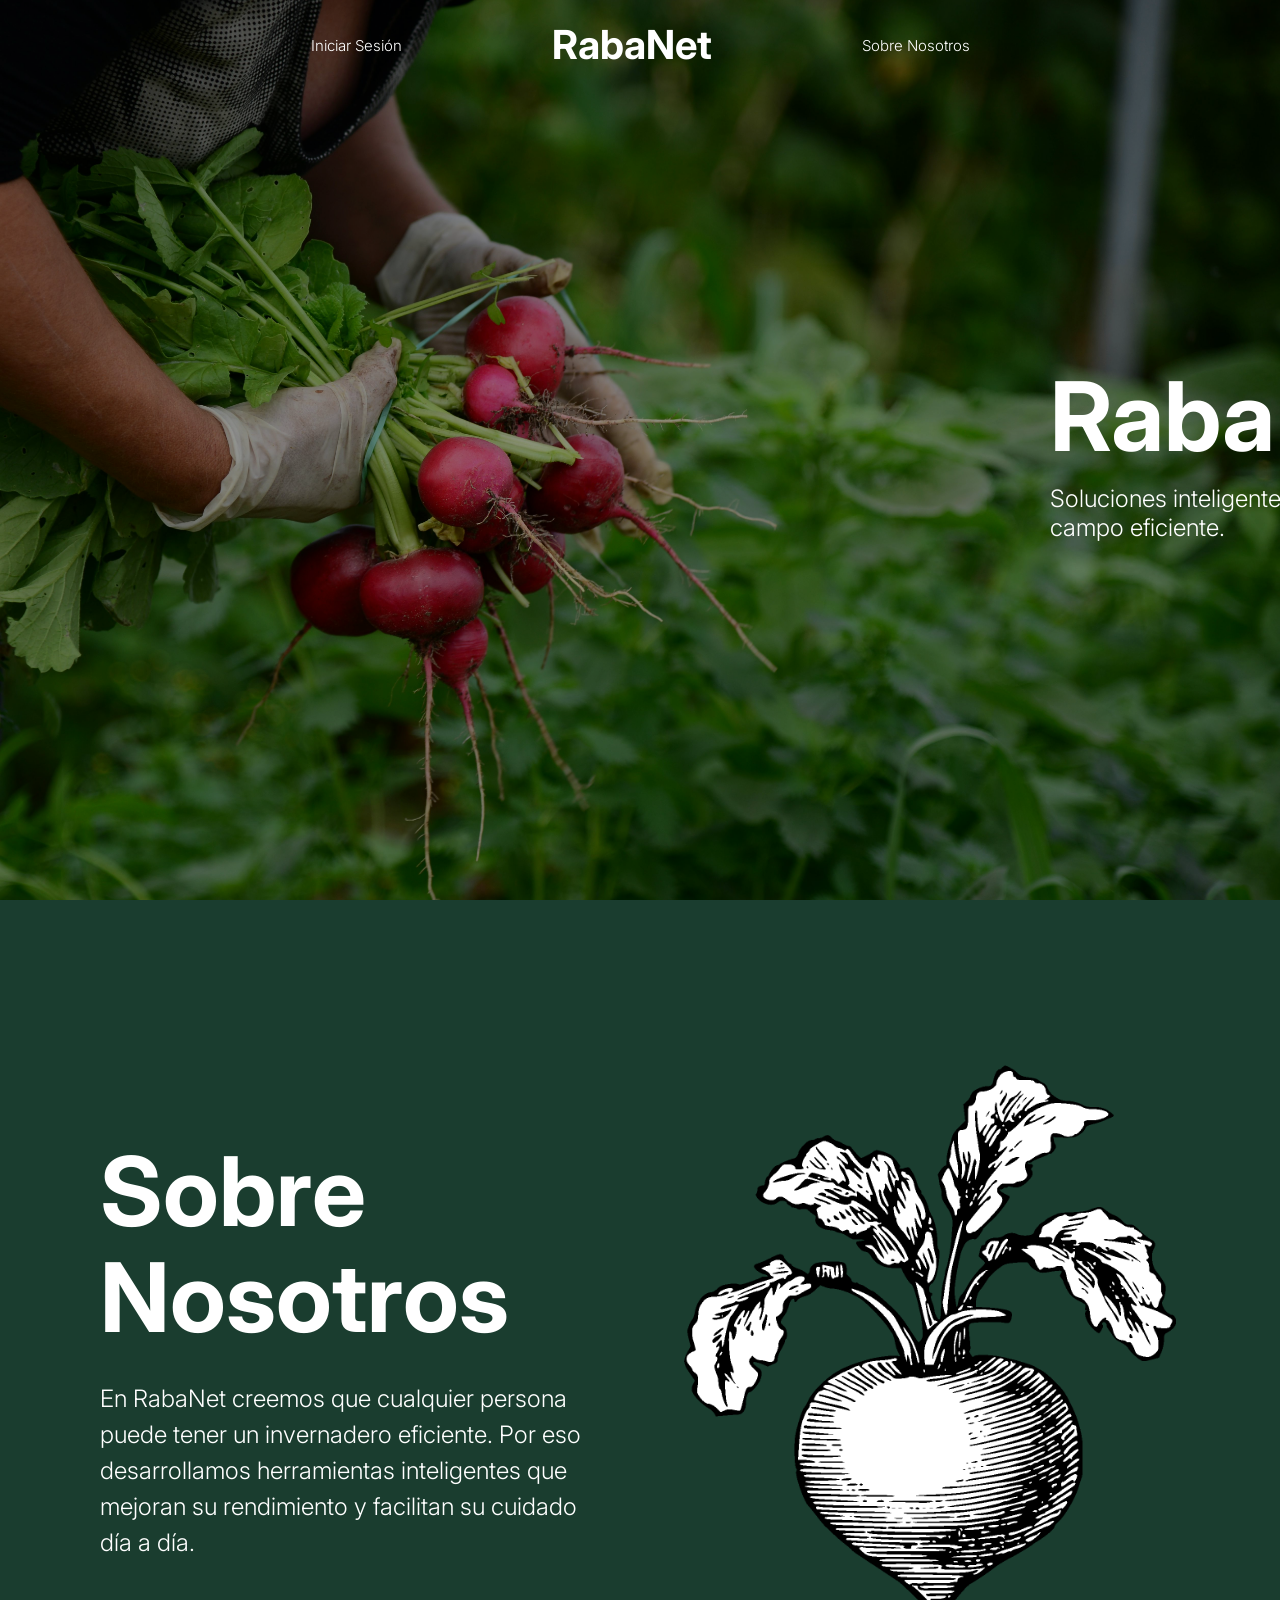
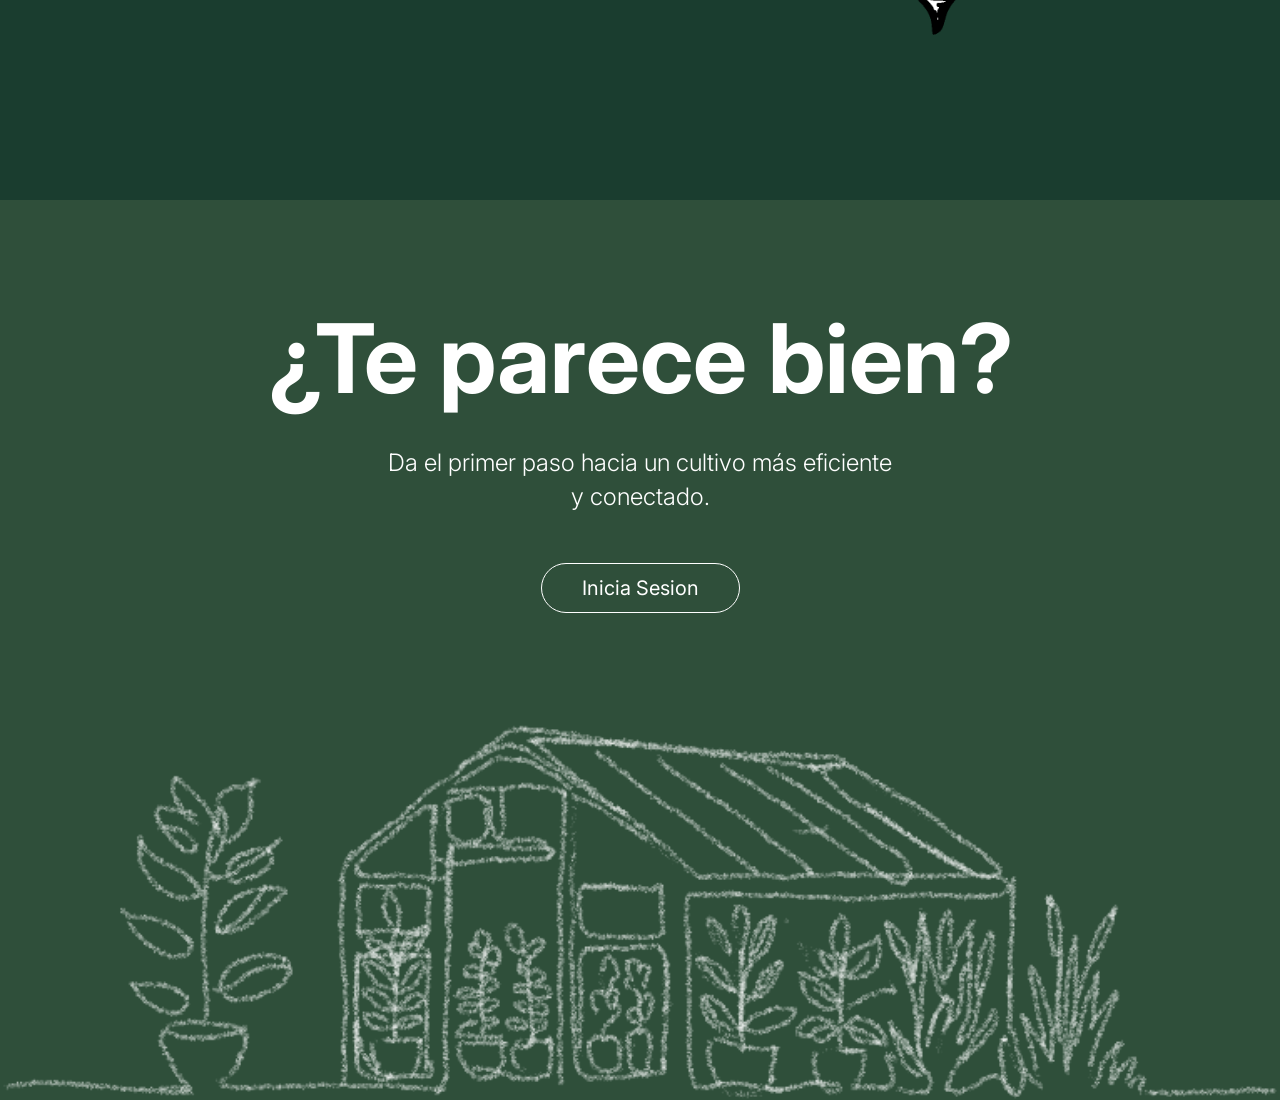
==== commit db2ec9f9: "got rid of the footer again" ====
--- a/index.html
+++ b/index.html
@@ -52,9 +52,6 @@
             </div>
         </section>
     </main>
-    <footer>
-        <p>&copy; 2025 RabaNet</p>
-    </footer>
 </body>
 
 </html>
